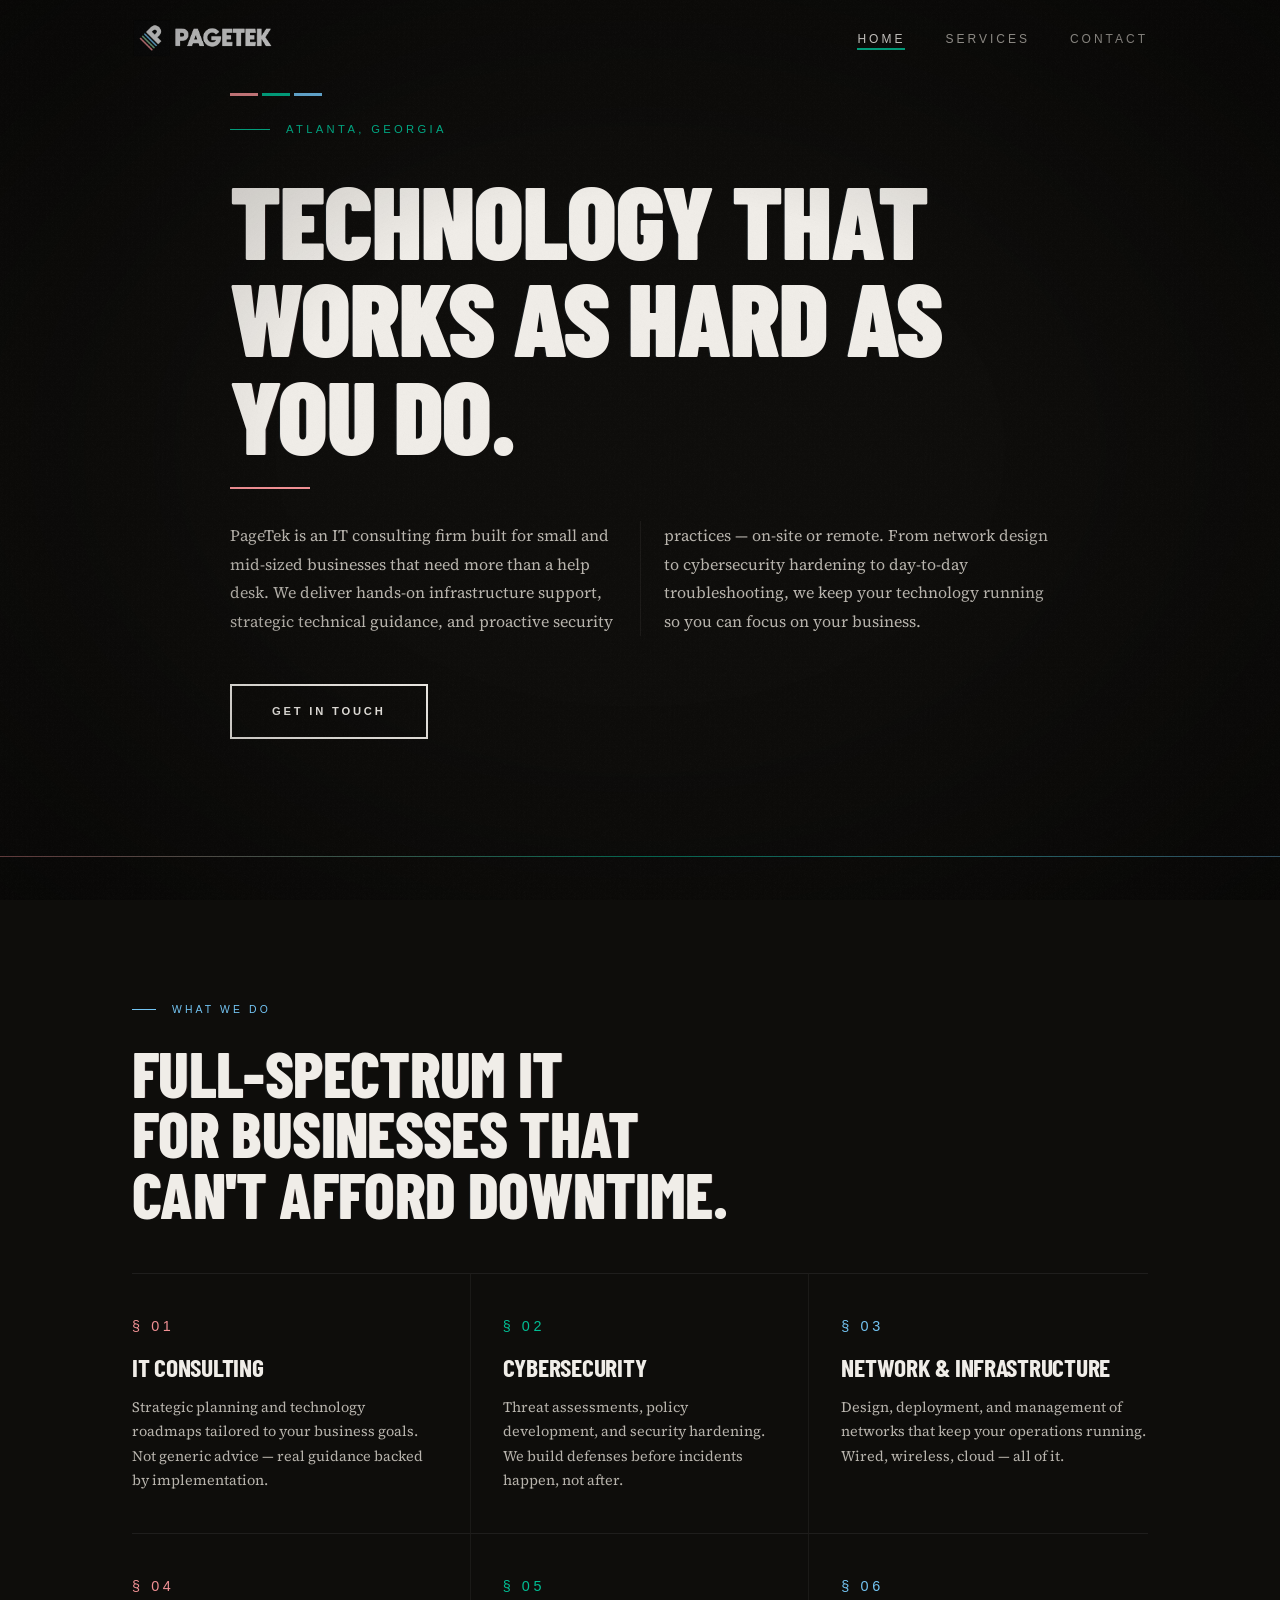
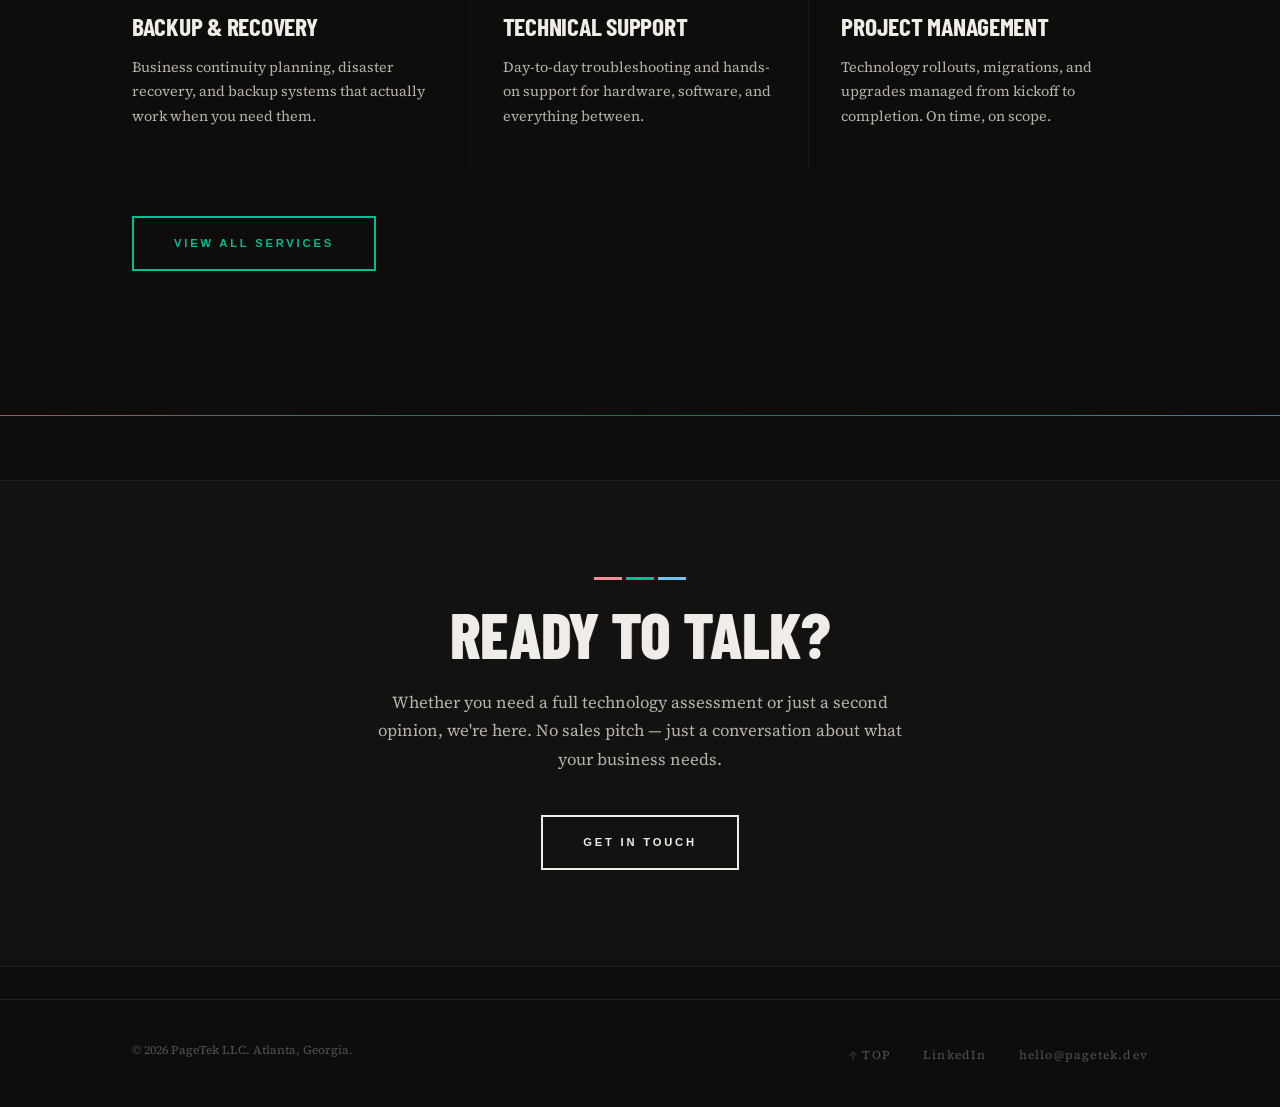
==== index.html @ 2e33d0f8 "pagetek website v1" ====
<!DOCTYPE html>
<html lang="en">
<head>
  <meta charset="UTF-8">
  <meta name="viewport" content="width=device-width, initial-scale=1.0">
  <title>PageTek LLC — IT Consulting, Atlanta</title>
  <meta name="description" content="Atlanta-based IT consulting firm delivering hands-on support, strategic technical guidance, and proactive security for small and mid-sized businesses.">
  <link rel="icon" type="image/png" href="logo-mark.png">
  <link rel="stylesheet" href="styles.css">
</head>
<body>

  <!-- Navigation -->
  <nav class="nav" id="nav">
    <div class="container">
      <a href="index.html" class="nav-logo">
        <img src="PageTekLogo_blacksq_whitetext.png" alt="PageTek">
      </a>
      <button class="nav-toggle" id="navToggle" aria-label="Toggle navigation">
        <span></span>
        <span></span>
        <span></span>
      </button>
      <ul class="nav-links" id="navLinks">
        <li><a href="index.html" class="active">Home</a></li>
        <li><a href="services.html">Services</a></li>
        <li><a href="contact.html">Contact</a></li>
      </ul>
    </div>
  </nav>

  <!-- Hero -->
  <section class="hero">
    <div class="container">
      <div class="hero-content">
        <div class="stripe-motif" aria-hidden="true">
          <span></span><span></span><span></span>
        </div>
        <p class="hero-tagline reveal">Atlanta, Georgia</p>
        <h1 class="ink-stamp">Technology that works as hard as you&nbsp;do.</h1>
        <div class="hero-body reveal">
          <p>PageTek is an IT consulting firm built for small and mid-sized businesses that need more than a help desk. We deliver hands-on infrastructure support, strategic technical guidance, and proactive security practices — on-site or remote. From network design to cybersecurity hardening to day-to-day troubleshooting, we keep your technology running so you can focus on your business.</p>
        </div>
        <a href="contact.html" class="btn btn-reveal">Get in touch</a>
      </div>
    </div>
  </section>

  <hr class="rule">

  <!-- Services Preview -->
  <section>
    <div class="container">
      <p class="section-label reveal">What we do</p>
      <h2 class="ink-stamp">Full-spectrum IT<br>for businesses that<br>can't afford downtime.</h2>

      <div class="services-grid reveal-stagger">
        <div class="service-card">
          <p class="service-card-number">§ 01</p>
          <h3>IT Consulting</h3>
          <p>Strategic planning and technology roadmaps tailored to your business goals. Not generic advice — real guidance backed by implementation.</p>
        </div>
        <div class="service-card">
          <p class="service-card-number">§ 02</p>
          <h3>Cybersecurity</h3>
          <p>Threat assessments, policy development, and security hardening. We build defenses before incidents happen, not after.</p>
        </div>
        <div class="service-card">
          <p class="service-card-number">§ 03</p>
          <h3>Network &amp; Infrastructure</h3>
          <p>Design, deployment, and management of networks that keep your operations running. Wired, wireless, cloud — all of it.</p>
        </div>
        <div class="service-card">
          <p class="service-card-number">§ 04</p>
          <h3>Backup &amp; Recovery</h3>
          <p>Business continuity planning, disaster recovery, and backup systems that actually work when you need them.</p>
        </div>
        <div class="service-card">
          <p class="service-card-number">§ 05</p>
          <h3>Technical Support</h3>
          <p>Day-to-day troubleshooting and hands-on support for hardware, software, and everything between.</p>
        </div>
        <div class="service-card">
          <p class="service-card-number">§ 06</p>
          <h3>Project Management</h3>
          <p>Technology rollouts, migrations, and upgrades managed from kickoff to completion. On time, on scope.</p>
        </div>
      </div>

      <div style="margin-top: 3rem;">
        <a href="services.html" class="btn btn-accent btn-reveal">View all services</a>
      </div>
    </div>
  </section>

  <hr class="rule">

  <!-- CTA -->
  <section class="cta-banner">
    <div class="container">
      <div class="stripe-motif" aria-hidden="true">
        <span></span><span></span><span></span>
      </div>
      <h2 class="ink-stamp">Ready to talk?</h2>
      <p class="reveal">Whether you need a full technology assessment or just a second opinion, we're here. No sales pitch — just a conversation about what your business needs.</p>
      <a href="contact.html" class="btn btn-reveal">Get in touch</a>
    </div>
  </section>

  <!-- Footer -->
  <footer class="footer">
    <div class="container">
      <p>&copy; 2026 PageTek LLC. Atlanta, Georgia.</p>
      <ul class="footer-links">
        <li><a href="#" class="back-to-top" aria-label="Back to top">&uarr; Top</a></li>
        <li><a href="https://www.linkedin.com/company/pagetek-llc" target="_blank" rel="noopener">LinkedIn</a></li>
        <li><a href="mailto:hello@pagetek.dev">hello@pagetek.dev</a></li>
      </ul>
    </div>
  </footer>

  <script src="animations.js"></script>

</body>
</html>
---- styles.css ----
/* ============================================
   PageTek LLC — Brand Stylesheet
   Aesthetic: 80s print / vintage Porsche ad
   Dark-mode first, paper-textured
   ============================================ */

/* --- Web Fonts --- */
@import url('https://fonts.googleapis.com/css2?family=Barlow+Condensed:wght@600;700;800;900&family=Source+Serif+4:ital,opsz,wght@0,8..60,400;0,8..60,500;0,8..60,600;1,8..60,400;1,8..60,500&display=swap');

/* --- Custom Properties --- */
:root {
  /* Slightly warm dark — like dark paper, not a screen */
  --black: #0E0D0B;
  --white: #F0EDE8;
  --white-dim: #B8B4AD;
  --accent-red: #F19094;
  --accent-green: #01BE94;
  --accent-blue: #73C4F3;

  --font-display: 'Barlow Condensed', 'Arial Narrow', Helvetica, Arial, sans-serif;
  --font-body: 'Source Serif 4', 'Georgia', 'Times New Roman', serif;
  --font-ui: 'Helvetica Neue', Helvetica, Arial, sans-serif;

  --max-width: 1080px;
  --gutter: 2rem;
}

/* --- Reset & Base --- */
*, *::before, *::after {
  margin: 0;
  padding: 0;
  box-sizing: border-box;
}

html {
  font-size: 16px;
  scroll-behavior: smooth;
  -webkit-font-smoothing: antialiased;
  -moz-osx-font-smoothing: grayscale;
}

body {
  background-color: var(--black);
  color: var(--white);
  font-family: var(--font-body);
  font-weight: 400;
  line-height: 1.7;
  position: relative;
  overflow-x: hidden;
}

/* Fine film grain — subtle matte paper feel */
body::before {
  content: '';
  position: fixed;
  top: 0;
  left: 0;
  width: 100%;
  height: 100%;
  pointer-events: none;
  z-index: 9999;
  opacity: 0.035;
  background-image: url("data:image/svg+xml,%3Csvg viewBox='0 0 256 256' xmlns='http://www.w3.org/2000/svg'%3E%3Cfilter id='grain'%3E%3CfeTurbulence type='turbulence' baseFrequency='0.8' numOctaves='4' seed='1' stitchTiles='stitch' result='noise'/%3E%3CfeColorMatrix type='saturate' values='0' in='noise'/%3E%3C/filter%3E%3Crect width='100%25' height='100%25' filter='url(%23grain)'/%3E%3C/svg%3E");
  background-repeat: repeat;
  background-size: 256px 256px;
}

/* Vignette — darker, like an aged print */
body::after {
  content: '';
  position: fixed;
  top: 0;
  left: 0;
  width: 100%;
  height: 100%;
  pointer-events: none;
  z-index: 9998;
  background: radial-gradient(
    ellipse at center,
    transparent 40%,
    rgba(0, 0, 0, 0.4) 100%
  );
}

/* --- Typography --- */
h1, h2, h3, h4 {
  font-family: var(--font-display);
  font-weight: 800;
  line-height: 0.95;
  letter-spacing: -0.01em;
  text-transform: uppercase;
}

/* Color bleed / ink spread on headlines — subtle chromatic shift */
h1, h2 {
  text-shadow:
    0.5px 0px 0px rgba(241, 144, 148, 0.12),
    -0.5px 0px 0px rgba(115, 196, 243, 0.1);
}

h1 {
  font-size: clamp(3.5rem, 8vw, 6.5rem);
  font-weight: 900;
}

h2 {
  font-size: clamp(2.2rem, 5vw, 4rem);
}

h3 {
  font-size: clamp(1.5rem, 2.5vw, 2rem);
  font-weight: 700;
  text-shadow: none;
}

p {
  font-size: 1.05rem;
  color: var(--white-dim);
  max-width: 60ch;
}

a {
  color: var(--white);
  text-decoration: none;
}

/* --- Stripe Motif (3-line accent matching logo) --- */
.stripe-motif {
  display: flex;
  gap: 4px;
  margin-bottom: 1.5rem;
}

.stripe-motif span {
  display: block;
  width: 28px;
  height: 3px;
}

.stripe-motif span:nth-child(1) { background: var(--accent-red); }
.stripe-motif span:nth-child(2) { background: var(--accent-green); }
.stripe-motif span:nth-child(3) { background: var(--accent-blue); }

/* --- Layout --- */
.container {
  max-width: var(--max-width);
  margin: 0 auto;
  padding: 0 var(--gutter);
}

/* --- Navigation --- */
.nav {
  position: fixed;
  top: 0;
  left: 0;
  width: 100%;
  z-index: 1000;
  padding: 1rem 0;
  transition: background-color 0.3s ease, backdrop-filter 0.3s ease;
}

.nav.scrolled {
  background-color: rgba(14, 13, 11, 0.92);
  backdrop-filter: blur(12px);
  -webkit-backdrop-filter: blur(12px);
}

.nav .container {
  display: flex;
  justify-content: space-between;
  align-items: center;
}

.nav-logo {
  display: flex;
  align-items: center;
}

.nav-logo img {
  height: 44px;
  width: auto;
}

.nav-links {
  display: flex;
  gap: 2.5rem;
  list-style: none;
  align-items: center;
}

.nav-links a {
  font-family: var(--font-ui);
  font-size: 0.75rem;
  font-weight: 500;
  letter-spacing: 0.25em;
  text-transform: uppercase;
  color: var(--white-dim);
  transition: color 0.2s ease;
  position: relative;
}

.nav-links a:hover,
.nav-links a.active {
  color: var(--white);
}

.nav-links a.active::after {
  content: '';
  position: absolute;
  bottom: -4px;
  left: 0;
  width: 100%;
  height: 2px;
  background: var(--accent-green);
}

/* Mobile nav toggle */
.nav-toggle {
  display: none;
  background: none;
  border: none;
  cursor: pointer;
  padding: 0.75rem;
  min-width: 44px;
  min-height: 44px;
  justify-content: center;
  align-items: center;
}

.nav-toggle span {
  display: block;
  width: 24px;
  height: 2px;
  background: var(--white);
  margin: 5px 0;
  transition: 0.3s;
}

/* --- Hero Section --- */
.hero {
  min-height: 88vh;
  display: flex;
  align-items: center;
  padding-top: 4.5rem;
  padding-bottom: 2rem;
  position: relative;
}

.hero-content {
  max-width: 820px;
}

.hero-tagline {
  font-family: var(--font-ui);
  font-size: 0.7rem;
  font-weight: 500;
  letter-spacing: 0.3em;
  text-transform: uppercase;
  color: var(--accent-green);
  margin-bottom: 2rem;
  display: flex;
  align-items: center;
  gap: 1rem;
}

.hero-tagline::before {
  content: '';
  display: block;
  width: 40px;
  height: 1px;
  background: var(--accent-green);
}

.hero h1 {
  margin-bottom: 2rem;
  color: var(--white);
}

/* Thin rule under hero headline */
.hero h1::after {
  content: '';
  display: block;
  width: 80px;
  height: 2px;
  background: var(--accent-red);
  margin-top: 1.5rem;
}

.hero-body {
  column-count: 2;
  column-gap: 3rem;
  column-rule: 1px solid rgba(240, 237, 232, 0.06);
  margin-bottom: 3rem;
}

.hero-body p {
  font-size: 1rem;
  line-height: 1.8;
  margin-bottom: 0;
}

.hero p.hero-single {
  font-size: 1.1rem;
  line-height: 1.8;
  margin-bottom: 3rem;
}

/* --- Buttons --- */
.btn {
  display: inline-block;
  font-family: var(--font-ui);
  font-size: 0.7rem;
  font-weight: 600;
  letter-spacing: 0.25em;
  text-transform: uppercase;
  padding: 1rem 2.5rem;
  border: 2px solid var(--white);
  color: var(--white);
  background: transparent;
  cursor: pointer;
  transition: all 0.25s ease;
  text-decoration: none;
}

.btn:hover {
  background: var(--white);
  color: var(--black);
}

.btn-accent {
  border-color: var(--accent-green);
  color: var(--accent-green);
}

.btn-accent:hover {
  background: var(--accent-green);
  color: var(--black);
}

/* --- Rule / Divider --- */
.rule {
  border: none;
  height: 1px;
  background: linear-gradient(
    to right,
    var(--accent-red),
    var(--accent-green),
    var(--accent-blue)
  );
  margin: 4rem 0;
  opacity: 0.6;
}

.rule-thin {
  border: none;
  height: 1px;
  background: rgba(240, 237, 232, 0.1);
  margin: 3rem 0;
}

/* --- Section Defaults --- */
section {
  padding: 5rem 0;
}

.section-label {
  font-family: var(--font-ui);
  font-size: 0.65rem;
  font-weight: 500;
  letter-spacing: 0.3em;
  text-transform: uppercase;
  color: var(--accent-blue);
  margin-bottom: 1.5rem;
  display: flex;
  align-items: center;
  gap: 1rem;
}

.section-label::before {
  content: '';
  display: block;
  width: 24px;
  height: 1px;
  background: var(--accent-blue);
}

/* --- Service Preview Grid (Home) --- */
.services-grid {
  display: grid;
  grid-template-columns: repeat(3, 1fr);
  gap: 0;
  margin-top: 3rem;
}

.service-card {
  padding: 2.5rem 2rem 2.5rem 0;
  border-top: 1px solid rgba(240, 237, 232, 0.08);
  border-right: 1px solid rgba(240, 237, 232, 0.06);
}

.service-card:nth-child(3n) {
  border-right: none;
  padding-right: 0;
}

.service-card:nth-child(3n+2),
.service-card:nth-child(3n+3) {
  padding-left: 2rem;
}

.service-card-number {
  font-family: var(--font-ui);
  font-size: 0.65rem;
  font-weight: 500;
  letter-spacing: 0.25em;
  text-transform: uppercase;
  color: var(--accent-red);
  margin-bottom: 1rem;
}

.service-card:nth-child(3n+2) .service-card-number {
  color: var(--accent-green);
}

.service-card:nth-child(3n+3) .service-card-number {
  color: var(--accent-blue);
}

.service-card h3 {
  margin-bottom: 1rem;
  color: var(--white);
  font-size: clamp(1.3rem, 2vw, 1.6rem);
}

.service-card p {
  font-size: 0.9rem;
  line-height: 1.7;
}

/* --- Pull Quote --- */
.pull-quote {
  padding: 3rem 0;
  margin: 1rem 0;
  border-top: 2px solid var(--accent-green);
  border-bottom: 1px solid rgba(240, 237, 232, 0.08);
}

.pull-quote p {
  font-family: var(--font-display);
  font-size: clamp(1.6rem, 3vw, 2.2rem);
  font-weight: 700;
  line-height: 1.2;
  color: var(--white);
  text-transform: uppercase;
  max-width: none;
  letter-spacing: -0.01em;
}

.pull-quote .pull-quote-attr {
  font-family: var(--font-ui);
  font-size: 0.65rem;
  font-weight: 500;
  letter-spacing: 0.25em;
  text-transform: uppercase;
  color: var(--accent-green);
  margin-top: 1rem;
}

/* --- Services Page — Editorial Blocks --- */
.service-block {
  display: grid;
  grid-template-columns: 280px 1fr;
  gap: 4rem;
  padding: 4rem 0;
  border-top: 1px solid rgba(240, 237, 232, 0.08);
  align-items: start;
}

.service-block:first-of-type {
  border-top: none;
}

.service-block-label {
  font-family: var(--font-ui);
  font-size: 0.6rem;
  font-weight: 500;
  letter-spacing: 0.3em;
  text-transform: uppercase;
  color: var(--accent-red);
  margin-bottom: 0.75rem;
}

.service-block:nth-of-type(3n+2) .service-block-label {
  color: var(--accent-green);
}

.service-block:nth-of-type(3n+3) .service-block-label {
  color: var(--accent-blue);
}

.service-block h2 {
  font-size: clamp(1.8rem, 3vw, 2.6rem);
  color: var(--white);
  margin-bottom: 0;
}

.service-block-body p {
  font-size: 1.05rem;
  line-height: 1.85;
  margin-bottom: 1.5rem;
}

.service-block-body p:last-child {
  margin-bottom: 0;
}

/* --- Contact --- */
.contact-grid {
  display: grid;
  grid-template-columns: 1fr 1fr;
  gap: 5rem;
  margin-top: 3rem;
}

.contact-info h3 {
  margin-bottom: 2rem;
  color: var(--white);
}

.contact-detail {
  margin-bottom: 2rem;
}

.contact-detail-label {
  font-family: var(--font-ui);
  font-size: 0.6rem;
  font-weight: 500;
  letter-spacing: 0.3em;
  text-transform: uppercase;
  color: var(--accent-blue);
  margin-bottom: 0.5rem;
}

.contact-detail p,
.contact-detail a {
  font-size: 1.05rem;
  color: var(--white-dim);
}

.contact-detail a:hover {
  color: var(--white);
}

/* --- Form --- */
.contact-form {
  display: flex;
  flex-direction: column;
  gap: 1.5rem;
}

.form-group {
  display: flex;
  flex-direction: column;
  gap: 0.5rem;
}

.form-group label {
  font-size: 0.6rem;
  font-family: var(--font-ui);
  font-weight: 500;
  letter-spacing: 0.25em;
  text-transform: uppercase;
  color: var(--white-dim);
}

.form-group input,
.form-group textarea {
  background: rgba(240, 237, 232, 0.04);
  border: 1px solid rgba(240, 237, 232, 0.1);
  color: var(--white);
  font-family: var(--font-body);
  font-size: 1rem;
  padding: 1rem 1.25rem;
  transition: border-color 0.25s ease;
  outline: none;
  border-radius: 0;
  -webkit-appearance: none;
}

.form-group input:focus,
.form-group textarea:focus {
  border-color: var(--accent-green);
}

.form-group textarea {
  resize: vertical;
  min-height: 160px;
}

/* --- Footer --- */
.footer {
  padding: 2.5rem 0;
  border-top: 1px solid rgba(240, 237, 232, 0.08);
  margin-top: 2rem;
}

.footer .container {
  display: flex;
  justify-content: space-between;
  align-items: flex-start;
}

.footer p {
  font-size: 0.75rem;
  color: rgba(240, 237, 232, 0.3);
}

.footer-links {
  display: flex;
  gap: 2rem;
  list-style: none;
}

.footer-links a {
  font-size: 0.75rem;
  color: rgba(240, 237, 232, 0.3);
  transition: color 0.2s ease;
  letter-spacing: 0.1em;
}

.footer-links a:hover {
  color: var(--white);
}

.back-to-top {
  letter-spacing: 0.2em;
  text-transform: uppercase;
}

.footer-colophon {
  font-family: var(--font-ui);
  font-size: 0.6rem;
  letter-spacing: 0.2em;
  text-transform: uppercase;
  color: rgba(240, 237, 232, 0.15);
  margin-top: 0.5rem;
}

/* --- Page Header (used on Services, Contact) --- */
.page-header {
  padding-top: 6rem;
  padding-bottom: 3rem;
}

.page-header h1 {
  margin-bottom: 1.5rem;
}

.page-header h1::after {
  content: '';
  display: block;
  width: 60px;
  height: 2px;
  background: var(--accent-red);
  margin-top: 1.5rem;
}

.page-header p {
  font-size: 1.1rem;
  max-width: 55ch;
}

/* --- CTA Banner --- */
.cta-banner {
  text-align: center;
  padding: 6rem 0;
  background: rgba(240, 237, 232, 0.02);
  border-top: 1px solid rgba(240, 237, 232, 0.06);
  border-bottom: 1px solid rgba(240, 237, 232, 0.06);
}

.cta-banner h2 {
  margin-bottom: 1.5rem;
}

.cta-banner p {
  margin: 0 auto 2.5rem;
  text-align: center;
}

.cta-banner .stripe-motif {
  justify-content: center;
}

/* ============================================
   ANIMATIONS
   ============================================ */

/* --- Scroll reveal: fade up --- */
.reveal {
  opacity: 0;
  transform: translateY(24px);
  transition: opacity 0.7s cubic-bezier(0.25, 0.1, 0.25, 1),
              transform 0.7s cubic-bezier(0.25, 0.1, 0.25, 1);
}

.reveal.visible {
  opacity: 1;
  transform: translateY(0);
}

/* Stagger children (service cards, contact details) */
.reveal-stagger > * {
  opacity: 0;
  transform: translateY(20px);
  transition: opacity 0.5s cubic-bezier(0.25, 0.1, 0.25, 1),
              transform 0.5s cubic-bezier(0.25, 0.1, 0.25, 1);
}

.reveal-stagger.visible > * {
  opacity: 1;
  transform: translateY(0);
}

.reveal-stagger.visible > *:nth-child(1) { transition-delay: 0s; }
.reveal-stagger.visible > *:nth-child(2) { transition-delay: 0.08s; }
.reveal-stagger.visible > *:nth-child(3) { transition-delay: 0.16s; }
.reveal-stagger.visible > *:nth-child(4) { transition-delay: 0.24s; }
.reveal-stagger.visible > *:nth-child(5) { transition-delay: 0.32s; }
.reveal-stagger.visible > *:nth-child(6) { transition-delay: 0.4s; }

/* --- Ink stamp: headlines press in with slight overshoot --- */
.ink-stamp {
  opacity: 0;
  transform: scale(1.04);
  transition: opacity 0.4s ease-out,
              transform 0.5s cubic-bezier(0.34, 1.56, 0.64, 1);
}

.ink-stamp.visible {
  opacity: 1;
  transform: scale(1);
}

/* --- Stripe motif: bars slide in from left, staggered --- */
.stripe-motif span {
  transform: scaleX(0);
  transform-origin: left;
  transition: transform 0.4s cubic-bezier(0.25, 0.1, 0.25, 1);
}

.stripe-motif.visible span {
  transform: scaleX(1);
}

.stripe-motif.visible span:nth-child(1) { transition-delay: 0.1s; }
.stripe-motif.visible span:nth-child(2) { transition-delay: 0.2s; }
.stripe-motif.visible span:nth-child(3) { transition-delay: 0.3s; }

/* --- Rule line: draws itself across --- */
.rule {
  transform: scaleX(0);
  transform-origin: left;
  transition: transform 0.8s cubic-bezier(0.25, 0.1, 0.25, 1);
}

.rule.visible {
  transform: scaleX(1);
}

/* --- Headline underline rule draws in --- */
.ink-stamp.visible h1::after,
h1.ink-stamp.visible::after {
  animation: draw-rule 0.6s 0.4s cubic-bezier(0.25, 0.1, 0.25, 1) both;
}

@keyframes draw-rule {
  from {
    transform: scaleX(0);
    transform-origin: left;
  }
  to {
    transform: scaleX(1);
    transform-origin: left;
  }
}

/* --- Button fade in (slightly delayed after parent) --- */
.btn-reveal {
  opacity: 0;
  transform: translateY(12px);
  transition: opacity 0.5s 0.3s ease, transform 0.5s 0.3s ease;
}

.btn-reveal.visible {
  opacity: 1;
  transform: translateY(0);
}

/* Respect prefers-reduced-motion */
@media (prefers-reduced-motion: reduce) {
  .reveal,
  .reveal-stagger > *,
  .ink-stamp,
  .stripe-motif span,
  .rule,
  .btn-reveal {
    opacity: 1 !important;
    transform: none !important;
    transition: none !important;
    animation: none !important;
  }
}

/* --- Responsive --- */
@media (max-width: 768px) {
  :root {
    --gutter: 1.25rem;
  }

  .nav-logo img {
    height: 34px;
  }

  .nav-links {
    display: none;
    position: fixed;
    top: 0;
    left: 0;
    width: 100%;
    height: 100vh;
    background: var(--black);
    flex-direction: column;
    justify-content: center;
    align-items: center;
    gap: 2rem;
  }

  .nav-links.open {
    display: flex;
  }

  .nav-links a {
    font-size: 1.1rem;
    letter-spacing: 0.2em;
  }

  .nav-toggle {
    display: block;
    z-index: 1001;
  }

  .nav-toggle.open span:nth-child(1) {
    transform: rotate(45deg) translate(5px, 5px);
  }
  .nav-toggle.open span:nth-child(2) {
    opacity: 0;
  }
  .nav-toggle.open span:nth-child(3) {
    transform: rotate(-45deg) translate(5px, -5px);
  }

  .hero {
    min-height: auto;
    padding-top: 5rem;
    padding-bottom: 3rem;
  }

  .hero-body {
    column-count: 1;
  }

  .services-grid {
    grid-template-columns: 1fr;
    gap: 0;
  }

  .service-card {
    border-right: none;
    padding-left: 0;
    padding-right: 0;
  }

  .service-block {
    grid-template-columns: 1fr;
    gap: 1.5rem;
  }

  .contact-grid {
    grid-template-columns: 1fr;
    gap: 3rem;
  }

  .footer .container {
    flex-direction: column;
    gap: 1.5rem;
    text-align: center;
  }

  section {
    padding: 4rem 0;
  }

  .page-header {
    padding-top: 6rem;
  }

  .pull-quote p {
    font-size: 1.4rem;
  }
}
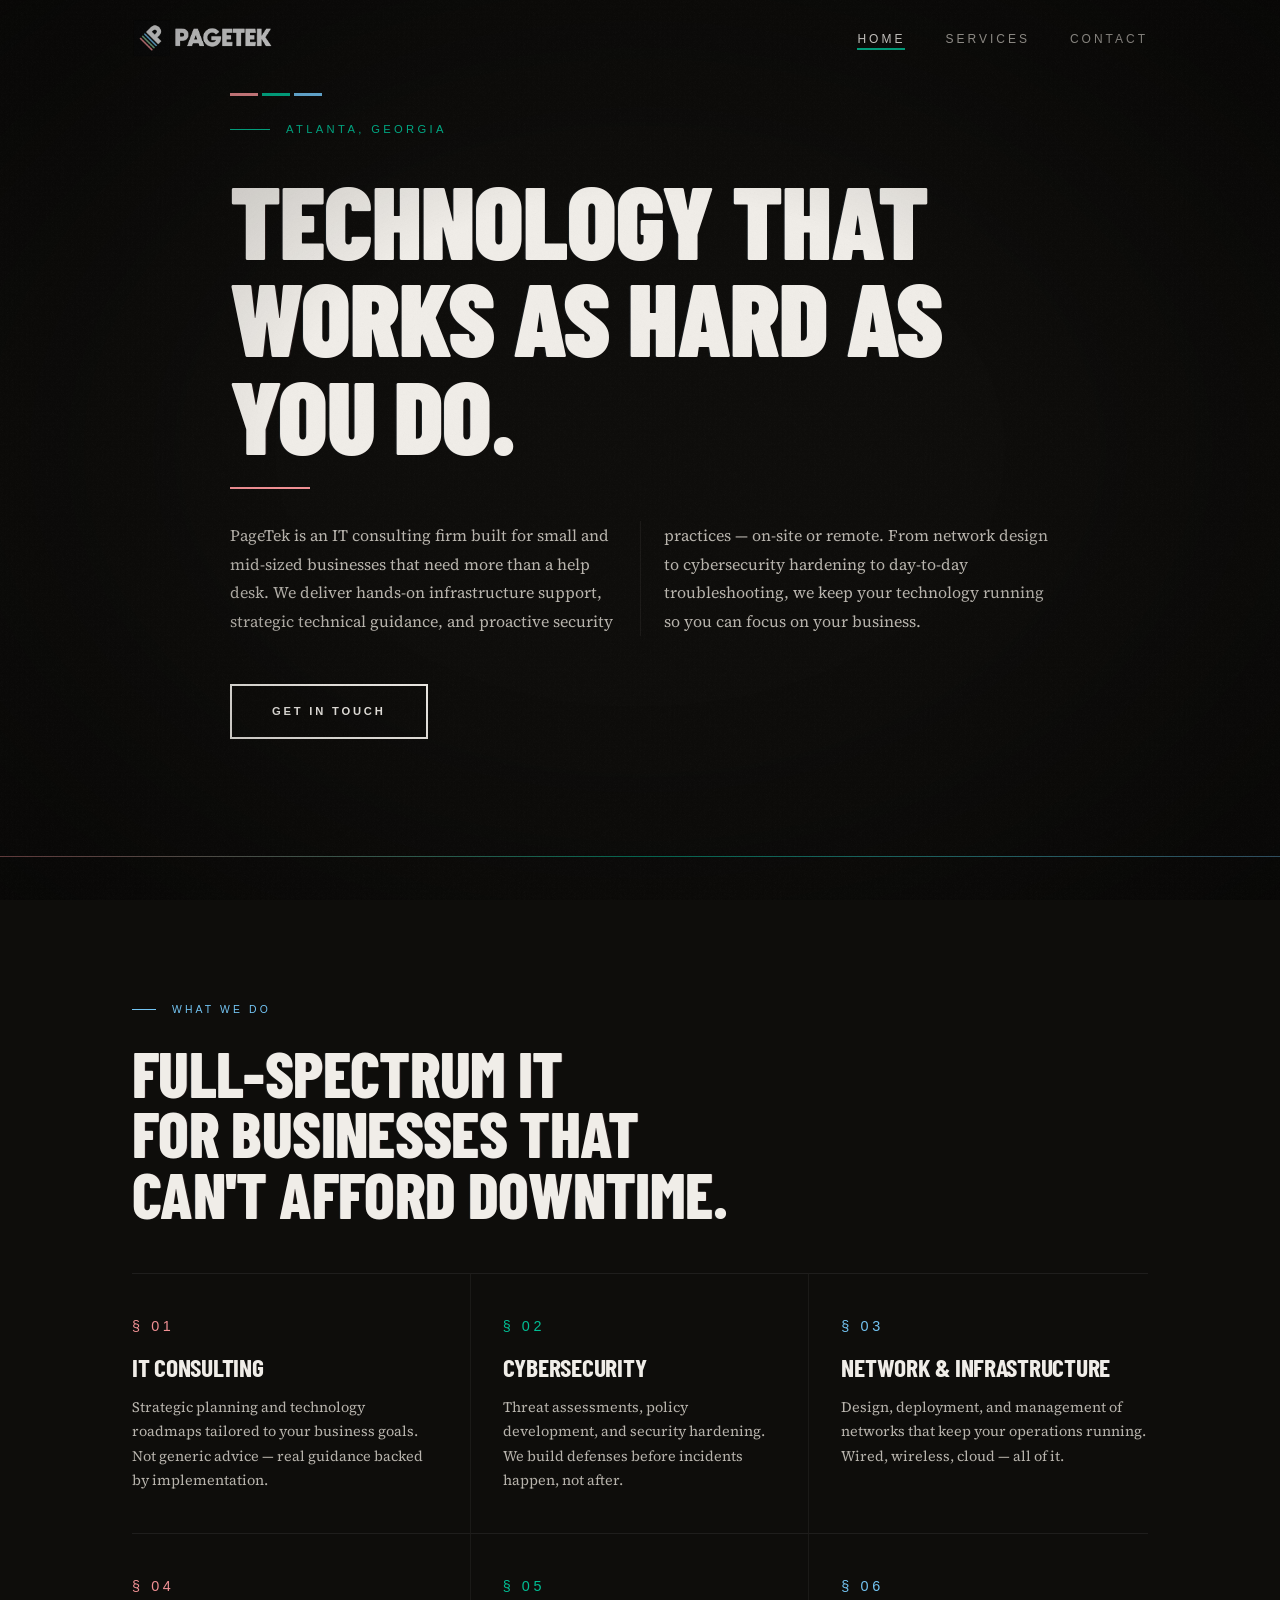
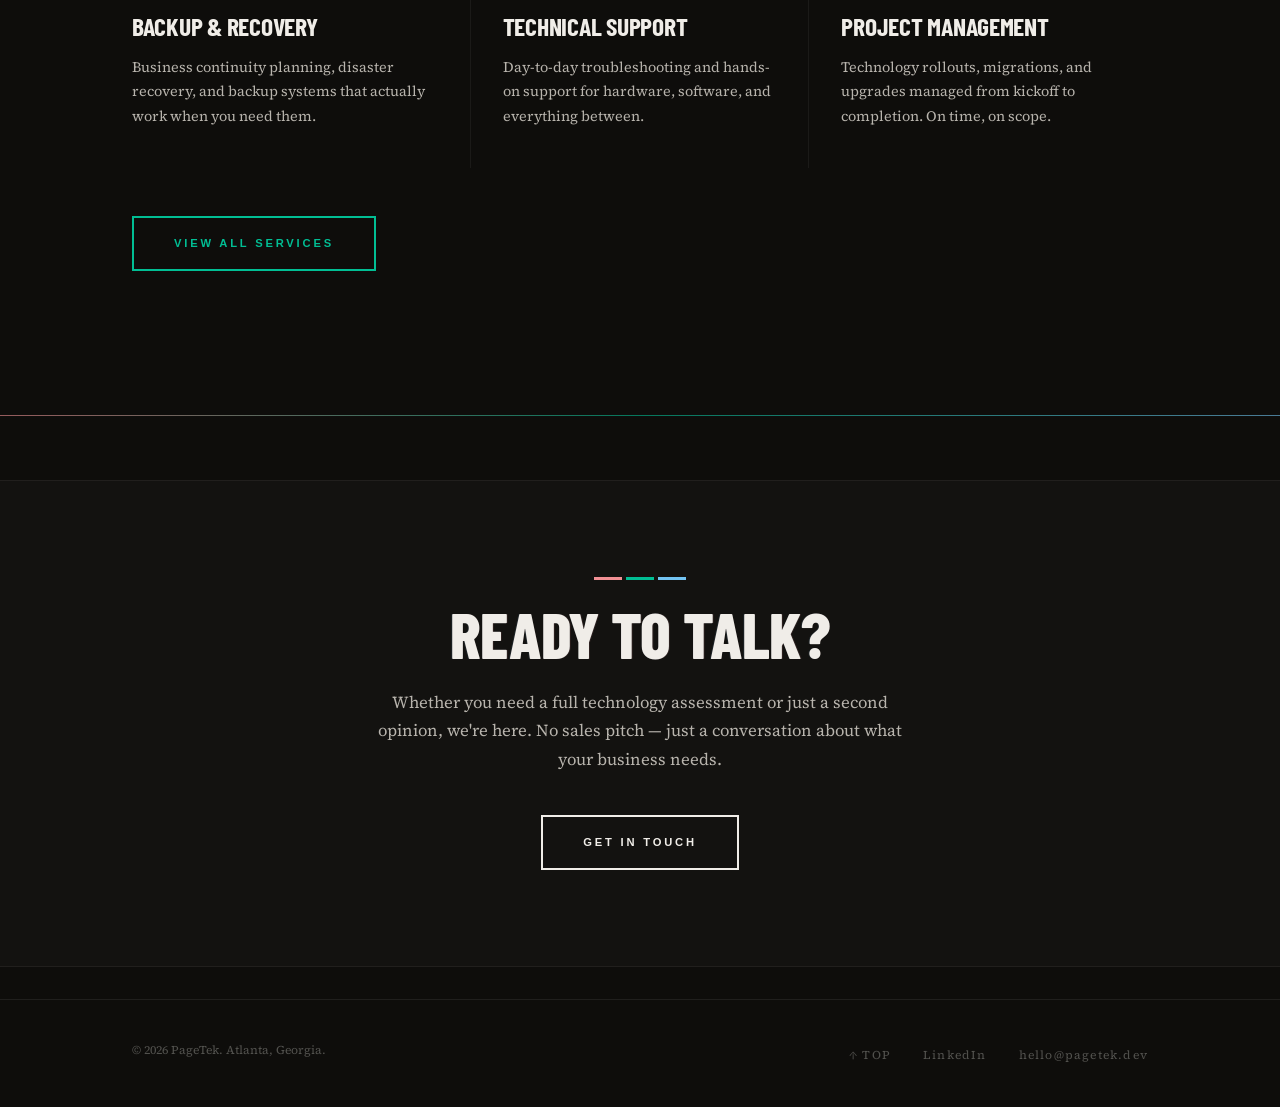
==== commit 6483cb8f: "Drop LLC branding" ====
--- a/index.html
+++ b/index.html
@@ -2,9 +2,16 @@
 <html lang="en">
 <head>
   <meta charset="UTF-8">
-  <meta name="viewport" content="width=device-width, initial-scale=1.0">
-  <title>PageTek LLC — IT Consulting, Atlanta</title>
+  <meta name="viewport" content="width=device-width, initial-scale=1.0, viewport-fit=cover">
+  <meta name="theme-color" content="#0E0D0B">
+  <meta name="apple-mobile-web-app-status-bar-style" content="black-translucent">
+  <title>PageTek — IT Consulting, Atlanta</title>
   <meta name="description" content="Atlanta-based IT consulting firm delivering hands-on support, strategic technical guidance, and proactive security for small and mid-sized businesses.">
+  <meta property="og:title" content="PageTek — IT Consulting, Atlanta">
+  <meta property="og:description" content="Hands-on IT support, strategic technical guidance, and proactive security for small and mid-sized businesses.">
+  <meta property="og:image" content="https://pagetek.dev/og-image.png">
+  <meta property="og:url" content="https://pagetek.dev">
+  <meta property="og:type" content="website">
   <link rel="icon" type="image/png" href="logo-mark.png">
   <link rel="stylesheet" href="styles.css">
 </head>
@@ -110,7 +117,7 @@
   <!-- Footer -->
   <footer class="footer">
     <div class="container">
-      <p>&copy; 2026 PageTek LLC. Atlanta, Georgia.</p>
+      <p>&copy; 2026 PageTek. Atlanta, Georgia.</p>
       <ul class="footer-links">
         <li><a href="#" class="back-to-top" aria-label="Back to top">&uarr; Top</a></li>
         <li><a href="https://www.linkedin.com/company/pagetek-llc" target="_blank" rel="noopener">LinkedIn</a></li>
--- a/styles.css
+++ b/styles.css
@@ -156,6 +156,7 @@
   width: 100%;
   z-index: 1000;
   padding: 1rem 0;
+  padding-top: max(1rem, env(safe-area-inset-top));
   transition: background-color 0.3s ease, backdrop-filter 0.3s ease;
 }
 
@@ -877,8 +878,8 @@
 
   .service-card {
     border-right: none;
-    padding-left: 0;
-    padding-right: 0;
+    padding-left: 0 !important;
+    padding-right: 0 !important;
   }
 
   .service-block {
